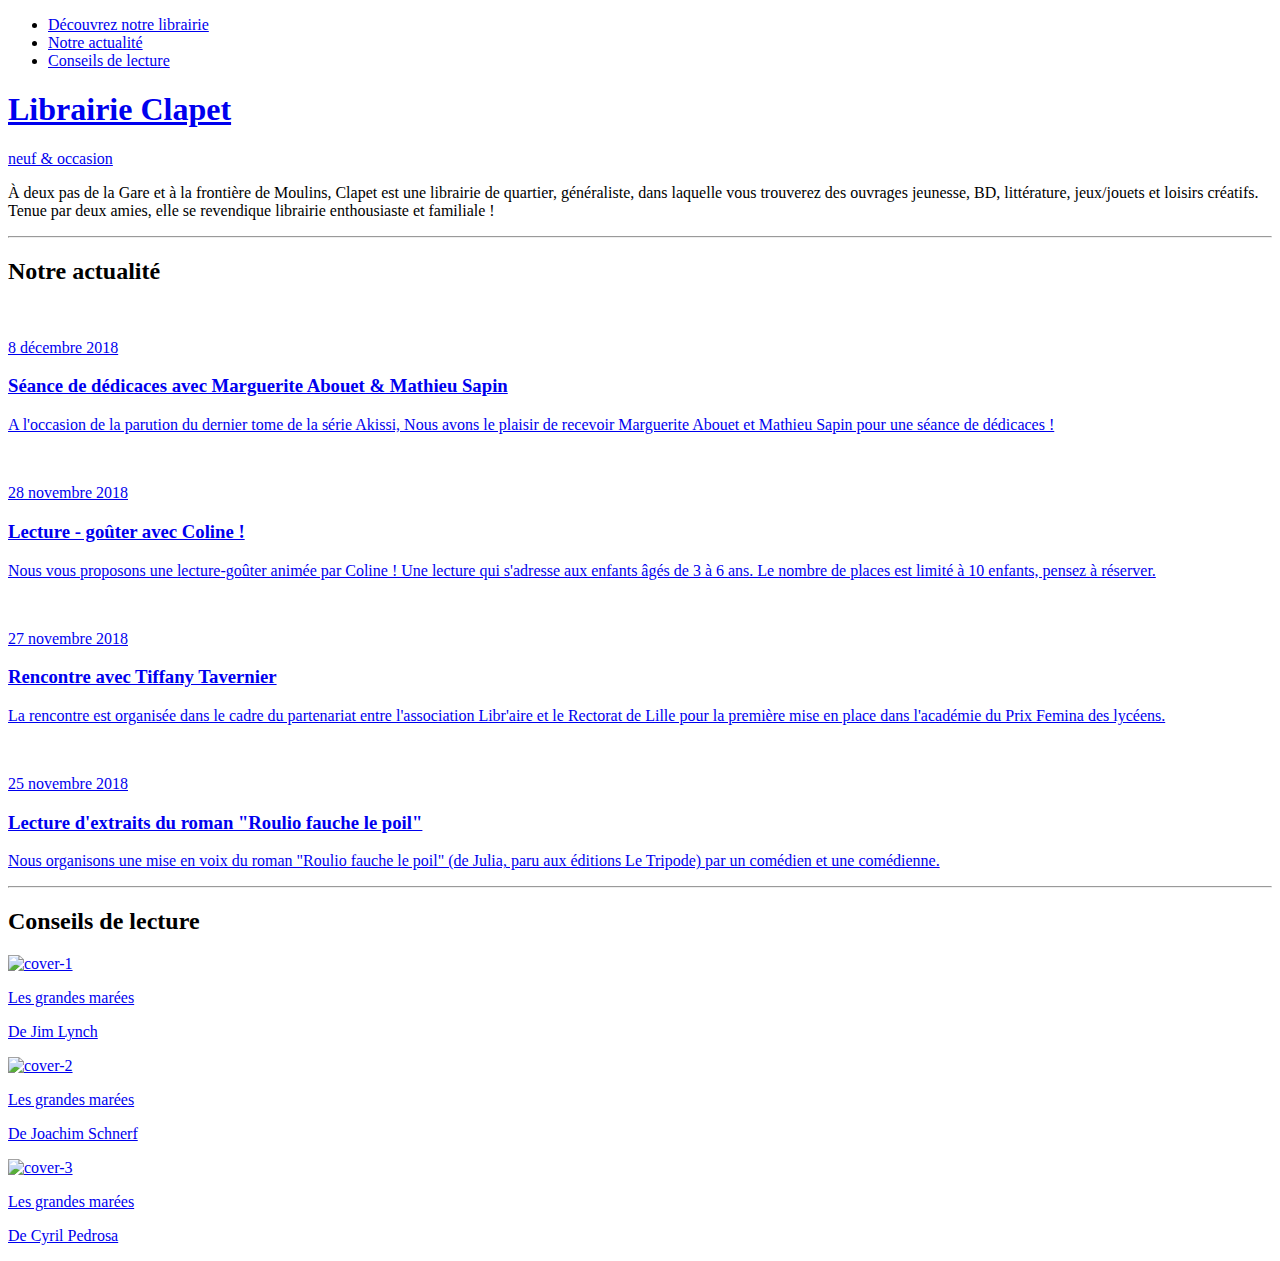
==== index.html @ 95f3b5d7 "Modification du header titre" ====
<!DOCTYPE html>
<html>
<head>
  <title>Librairie </title>
  <meta name="description" content="Librairie généraliste et enthousiaste !">
  <meta charset="utf-8">
  <meta http-equiv="Content-Type" content="text/html; charset=utf-8">
  <meta http-equiv="X-UA-Compatible" content="IE=edge,chrome=1">
  <meta name="viewport" content=", width=device-width, initial-scale=1">
  <link rel="shortcut icon" href="./img/favicon.ico">
  <link rel="apple-touch-icon" href="./img/favicon.ico">
  <link rel="stylesheet" href="./css/reset.css">
  <link rel="stylesheet" href="./css/main.css">
</head>
<body>

  <div class="header page-index" id="header">
    <nav class="header__nav nav-main">
      <ul class="nav-main__list container">
        <li class="nav-main__item"><a class="nav-main__link" href="./decouvrez-notre-librairie.html">Découvrez notre librairie</a></li>
        <li class="nav-main__item"><a class="nav-main__link" href="./notre-actualite.html">Notre actualité</a></li>
        <li class="nav-main__item"><a class="nav-main__link" href="./conseils-de-lecture.html">Conseils de lecture</a></li>
      </ul>
    </nav>

    <a class="header__content container" href="./index.html">
      <h1 class="header__title">Librairie Clapet</h1>
      <p class="header__subtitle">neuf &amp; occasion</p>
    </a>
  </div>

  <div class="container page-index">
    <p class="chapo">À deux pas de la Gare et à la frontière de Moulins, Clapet est une librairie de quartier, généraliste, dans laquelle vous trouverez des ouvrages jeunesse, BD, littérature, jeux/jouets et loisirs créatifs. Tenue par deux amies, elle se revendique librairie enthousiaste et familiale !</p>

    <hr class="separator">

    <h2 class="index-title">Notre actualité</h2>

    <div class="news-list">
      <div class="news news-list__news">
        <a class="news__link link-block" href="./notre-actualite.html">
          <div class="news__thumbnail"><img class="news__image" src="./img/news__thumbnail-0.png" alt=""></div>
          <div class="news__content">
            <p class="news__date">8 décembre 2018</p>
            <h3 class="news__title">Séance de dédicaces avec Marguerite Abouet & Mathieu Sapin</h3>
            <p class="news__text">A l'occasion de la parution du dernier tome de la série Akissi, Nous avons le plaisir de recevoir Marguerite Abouet et Mathieu Sapin pour une séance de dédicaces !</p>
          </div>
        </a>
      </div>
      <div class="news news-list__news">
        <a class="news__link link-block" href="./notre-actualite.html">
          <div class="news__thumbnail"><img class="news__image" src="./img/news__thumbnail-1.png" alt=""></div>
          <div class="news__content">
            <p class="news__date">28 novembre 2018</p>
            <h3 class="news__title">Lecture - goûter avec Coline&nbsp;!</h3>
            <p class="news__text">Nous vous proposons une lecture-goûter animée par Coline ! Une lecture qui s'adresse aux enfants âgés de 3 à 6 ans. Le nombre de places est limité à 10 enfants, pensez à réserver.</p>
          </div>
        </a>
      </div>
      <div class="news news-list__news">
        <a class="news__link link-block" href="./notre-actualite.html">
          <div class="news__thumbnail"><img class="news__image" src="./img/news__thumbnail-2.png" alt=""></div>
          <div class="news__content">
            <p class="news__date">27 novembre 2018</p>
            <h3 class="news__title">Rencontre avec Tiffany Tavernier</h3>
            <p class="news__text">La rencontre est organisée dans le cadre du partenariat entre l'association Libr'aire et le Rectorat de Lille pour la première mise en place dans l'académie du Prix Femina des lycéens.</p>
          </div>
        </a>
      </div>
      <div class="news news-list__news">
        <a class="news__link link-block" href="./notre-actualite.html">
          <div class="news__thumbnail"><img class="news__image" src="./img/news__thumbnail-3.png" alt=""></div>
          <div class="news__content">
            <p class="news__date">25 novembre 2018</p>
            <h3 class="news__title">Lecture d'extraits du roman "Roulio fauche le poil"</h3>
            <p class="news__text">Nous organisons une mise en voix du roman "Roulio fauche le poil" (de Julia, paru aux éditions Le Tripode) par un comédien et une comédienne.</p>
          </div>
        </a>
      </div>
    </div>

    <hr class="separator">

    <h2 class="index-title">Conseils de lecture</h2>
    <div class="honey-pot-list">
      <div class="honey-pot"><a class="honey-pot__link link-block" href="./conseils-de-lecture.html">
        <div class="honey-pot__thumbnail"><img class="honey-pot__image" src="./img/cover-1.png" alt="cover-1"></div>
        <p class="honey-pot__title">Les grandes marées</p>
        <p class="honey-pot__subtitle">De Jim Lynch</p></a></div>
        <div class="honey-pot"><a class="honey-pot__link link-block" href="./conseils-de-lecture.html">
          <div class="honey-pot__thumbnail"><img class="honey-pot__image" src="./img/cover-2.png" alt="cover-2"></div>
          <p class="honey-pot__title">Les grandes marées</p>
          <p class="honey-pot__subtitle">De Joachim Schnerf</p></a></div>
          <div class="honey-pot"><a class="honey-pot__link link-block" href="./conseils-de-lecture.html">
            <div class="honey-pot__thumbnail"><img class="honey-pot__image" src="./img/cover-3.png" alt="cover-3"></div>
            <p class="honey-pot__title">Les grandes marées</p>
            <p class="honey-pot__subtitle">De Cyril Pedrosa</p></a></div>
          </div>

          <script src="./js/main.js"></script>
        </body>
        </html>
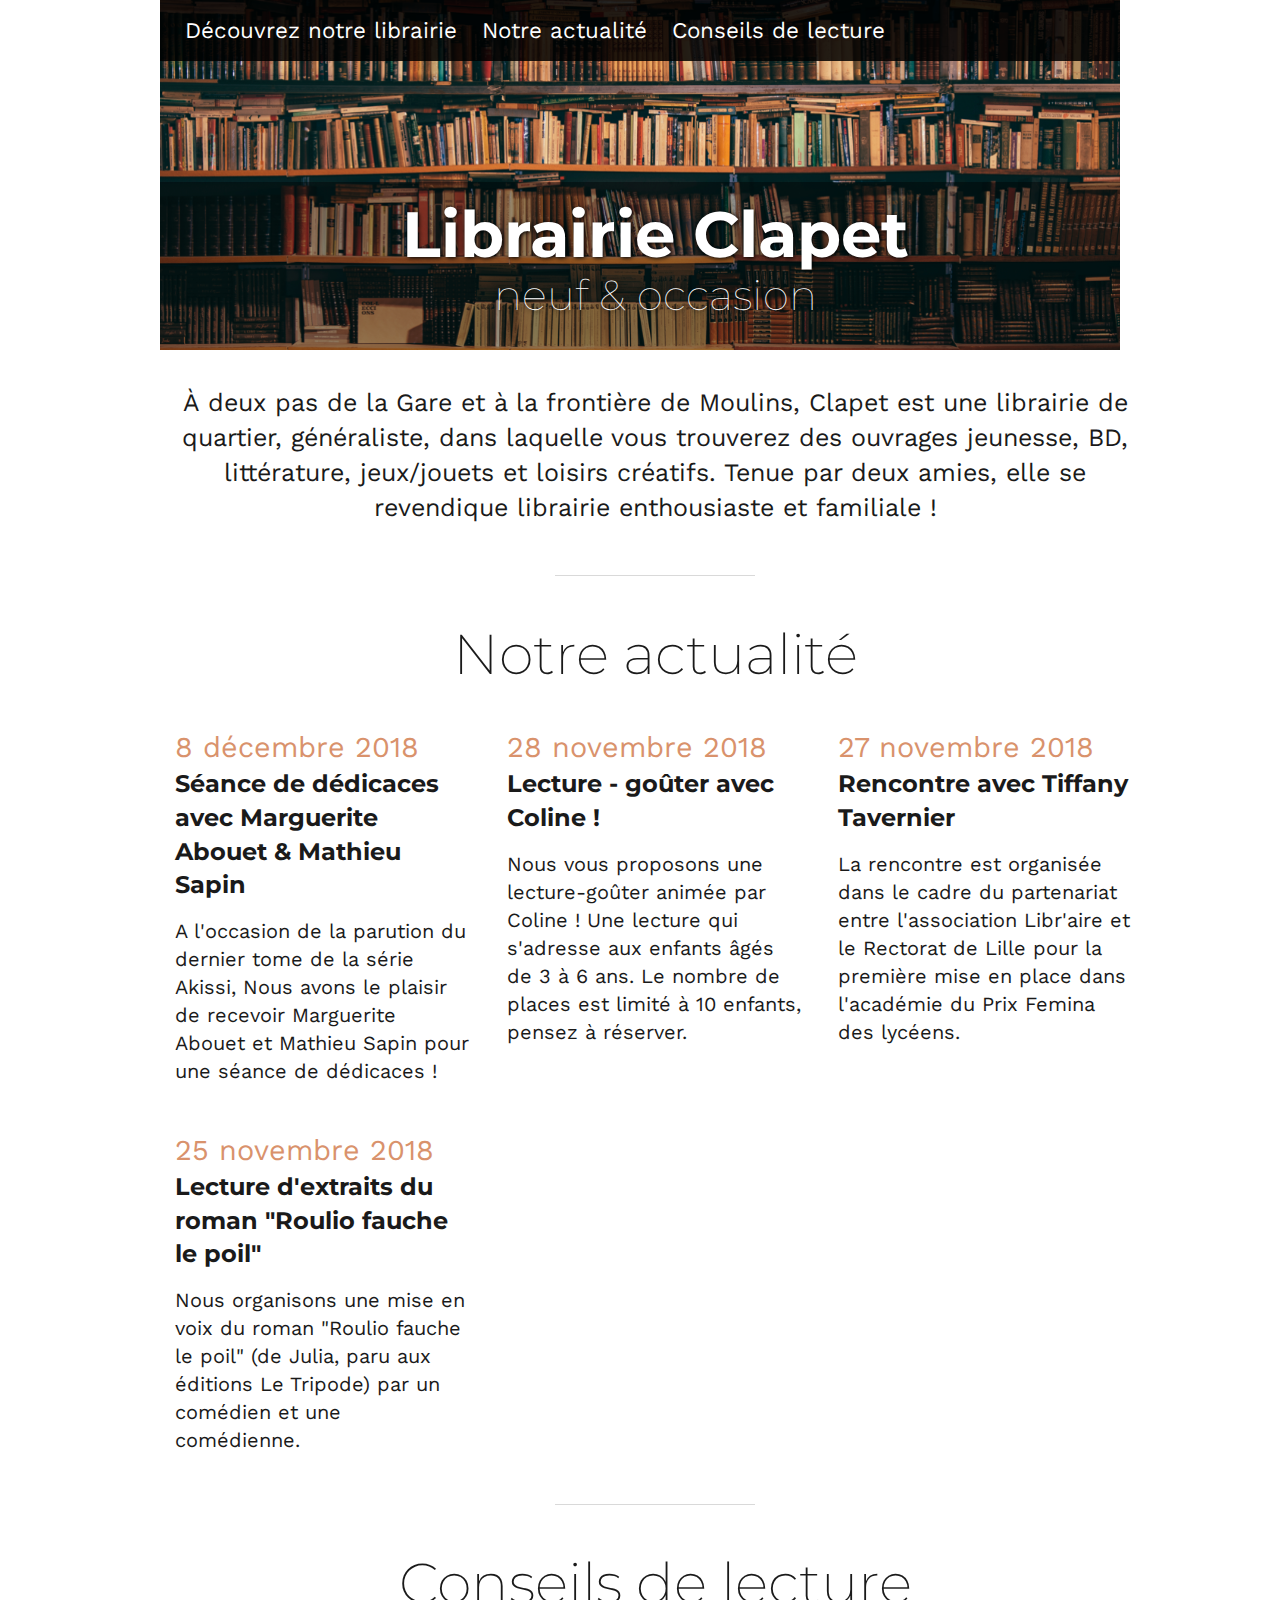
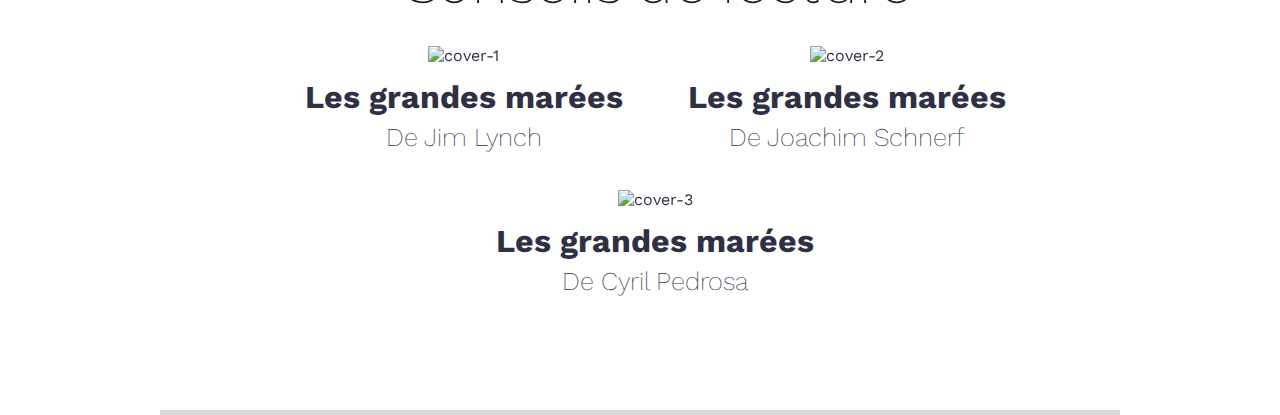
==== commit 6c39d3e7: "Changement styles Globaux" ====
--- a/index.html
+++ b/index.html
@@ -1,6 +1,7 @@
 <!DOCTYPE html>
 <html>
 <head>
+<link href="https://fonts.googleapis.com/css?family=Montserrat:200,300,400,500,600,700|Work+Sans" rel="stylesheet">
   <title>Librairie </title>
   <meta name="description" content="Librairie généraliste et enthousiaste !">
   <meta charset="utf-8">
--- a/css/main.css
+++ b/css/main.css
@@ -0,0 +1,482 @@
+
+/**
+* -----------
+* Global
+* -----------
+*/
+
+body {
+  max-width: 960px;
+  margin: auto;
+  border-bottom: 5px solid #d9d9d9;
+  padding-bottom: 75px;
+  font-family: "Work Sans", sans-serif;
+  font-weight: 400;
+  color: #1a1a1a;
+}
+
+p, li, td, th, textarea, caption, pre, blockquote, label, input, select, textarea {
+  font-size: 1.4em;
+  line-height: 1.4;
+}
+
+li {
+  margin: 5px 0;
+}
+
+p {
+  margin: 15px 0;
+}
+
+b, strong, optgroup {
+  font-weight: 700;
+}
+
+h1 {
+  margin: 25px 0;
+  font-size: 4.64em;
+  font-weight: 700;
+}
+
+h2 {
+  margin: 25px 0;
+  font-size: 3.5em;
+  font-weight: 200;
+}
+
+h3 {
+  margin: 25px 0;
+  font-size: 2.6em;
+  font-weight: 200;
+}
+
+h4 {
+  margin: 20px 0;
+  font-size: 1.6em;
+}
+
+h5 {
+  margin: 20px 0;
+  font-size: 1.6em;
+}
+
+h6 {
+  margin: 15px 0;
+  font-size: 1.4em;
+}
+
+h1, h2, h3, h4, h5, h6 {
+  font-family: Montserrat,sans-serif;
+  line-height: 1;
+}
+
+a, button {
+  color: #d86324;
+  text-decoration: none;
+}
+a:hover, button:hover {
+  text-decoration: underline;
+}
+
+button {
+  background-color: transparent;
+  color: #d86324;
+}
+
+
+/**
+* -----------
+* Layout
+* -----------
+*/
+
+.container {
+  margin: auto;
+  padding: 0 15px;
+  width: 960px;
+  max-width: 100%;
+}
+
+.text-container {
+  margin: auto;
+  max-width: 960px;
+}
+
+.columns {
+  display: flex;
+}
+
+.column {
+  max-width: 100%;
+}
+
+.column + .column {
+  margin-left: 40px;
+}
+
+.column--50 {
+  width: 50%;
+}
+
+.column--grow {
+  flex-grow: 1;
+}
+
+.column--shrink {
+  flex-shrink: 1;
+}
+
+.column--580 {
+  width: 580px;
+}
+
+
+/**
+* -----------
+* Objects
+* -----------
+*/
+
+.list-inline {
+  display: block;
+  margin: 0;
+  padding: 0;
+}
+.list-inline > * {
+  display: inline-block;
+  margin: 5px;
+  padding: 0;
+}
+
+@media screen and (min-width: 780px) {
+  .list-flex {
+    display: flex;
+    justify-content: space-between;
+  }
+}
+
+.link-block {
+  display: block;
+  color: inherit;
+}
+.link-block:hover {
+  text-decoration: none;
+}
+
+.align-left {
+  text-align: left;
+}
+
+.align-center {
+  text-align: center;
+}
+
+.align-right {
+  text-align: right;
+}
+
+.align-justify {
+  text-align: justify;
+}
+
+.align-justify.align-center {
+  text-align-last: center;
+}
+
+/**
+* texts & images
+*/
+
+.important {
+  font-size: 2.5em;
+}
+
+.introduction {
+  font-size: 1.7em;
+}
+
+.chapo {
+  font-size: 25px;
+  text-align: center;
+
+}
+
+.full-width {
+  display: block;
+  width: 100%;
+  margin: 50px auto;
+}
+
+
+/**
+* -----------
+* Components
+* -----------
+*/
+
+
+/**
+* header
+*/
+.header {
+  position: relative;
+  margin-right: auto;
+  margin-left: auto;
+  margin-bottom: 35px;
+  width: 960px;
+  height: 350px;
+  background: url("../img/background.png");
+  background-size: cover;
+  background-position: center bottom;
+  overflow: hidden;
+}
+
+
+.header__content {
+  display: block;
+  margin: 0;
+  position: absolute;
+  padding-top: 20px;
+  padding-bottom: 25px;
+  bottom: 0;
+  width: 100%;
+  text-align: center;
+  color: white;
+  font-family: "Montserrat", "Avenir Next", Helvetica, Arial, sans-serif;
+  text-shadow: 1px 1px 4px #000;
+  background: rgba(0, 0, 0, 0.4);
+}
+.header__content:hover {
+  text-decoration: none;
+}
+
+.header__title {
+  font-size: 64px;
+  margin: 0;
+
+}
+
+.header__subtitle {
+  margin: 0;
+  font-size: 42px;
+  font-weight: 100;
+  text-shadow: 1px 1px 5px #000;
+
+}
+
+
+.header__nav {
+  background-color: rgba(0, 0, 0, 0.85);
+}
+
+.nav-main__item {
+  display: inline-block;
+}
+
+.nav-main__link {
+  display: block;
+  padding: 10px;
+  color: #fff;
+}
+.nav-main__link:hover {
+  text-decoration: none;
+  color: #d86324;
+}
+
+
+/**
+* separator
+*/
+.separator {
+  display: block;
+  margin: 50px auto;
+  width: 200px;
+  height: 1px;
+  border: none;
+  background-color: #d9d9d9;
+}
+
+
+/**
+* honey-pot
+*/
+
+.honey-pot-list {
+  text-align: center;
+}
+
+.honey-pot {
+  display: inline-block;
+  margin: 0 30px 35px 30px;
+  text-align: center;
+}
+
+.honey-pot__link {
+  color: #303044;
+}
+.honey-pot__link:hover {
+  color: #d86324;
+}
+
+.honey-pot__thumbnail {
+  position: relative;
+  display: inline-block;
+  margin-bottom: 10px;
+  filter: grayscale(0);
+}
+
+.honey-pot__thumbnail:hover {
+  filter: grayscale(60%);
+}
+
+.honey-pot__thumbnail img {
+  display: block;
+}
+
+.honey-pot__title {
+  margin: 0;
+  font-size: 2em;
+  font-weight: bold;
+}
+
+.honey-pot__subtitle {
+  margin: 0;
+  font-size: 1.6em;
+  font-weight: 200;
+}
+
+
+
+/**
+* news
+*/
+
+.news__link:hover {
+  color: #d86324;
+}
+
+.news__link:hover .news__thumbnail {
+  -webkit-filter: grayscale(60%);
+  filter: grayscale(60%);
+  -webkit-transition-delay: 0ms;
+  -o-transition-delay: 0ms;
+  transition-delay: 0ms;
+}
+
+
+.news__thumbnail {
+  margin-bottom: 10px;
+  filter: grayscale(0);
+}
+
+.news__image {
+  display: block;
+  width: 100%;
+}
+
+.news__date {
+  margin: 0;
+  font-size: 1.8em;
+  color: #d9926c;
+}
+
+.news__title {
+  margin: 0 0 15px;
+  font-family: Montserrat;
+  font-weight: bold;
+  font-size: 24px;
+  line-height: 1.4;
+}
+
+.news__text {
+  margin: 0;
+  font-size: 20px;
+  line-height: 1.4;
+}
+
+.page-list .news {
+  margin: 0 auto 20px auto;
+  border-bottom: 1px solid #b0b0c5;
+  padding-bottom: 20px;
+  max-width: 320px;
+}
+
+.news--main {
+  padding-bottom: 35px;
+  border-bottom: 1px solid #b0b0c5;
+}
+.news--main .news__link {
+  display: flex;
+  align-items: flex-start;
+}
+.news--main .news__thumbnail {
+  margin-bottom: 0;
+  margin-right: 40px;
+  min-width: 360px;
+}
+
+/**
+* news-list
+*/
+.news-list {
+  display: grid;
+  grid-gap: 35px;
+  grid-template-columns: repeat(3, 1fr);
+  grid-template-rows: auto;
+  margin-bottom: 35px;
+}
+
+.news-list .news-list__news--main {
+  grid-column: span 3;
+}
+
+.news-list__news {
+  grid-column: span 1;
+}
+
+/**
+* -----------
+* Trumps
+* -----------
+*/
+
+
+/**
+* single
+*/
+.page-single {
+  text-align: justify;
+}
+
+.page-single__header {
+  margin-bottom: 75px;
+}
+
+.page-single__title {
+  margin: 0;
+  font-size: 5.6em;
+  line-height: 1.4;
+  font-weight: 500;
+}
+
+.page-single__subtitle {
+  margin: 0;
+  font-size: 3.2em;
+  font-weight: 200;
+}
+
+
+/**
+* decouvrez-notre-librairie
+*/
+.container.decouvrez-notre-librairie {
+  text-align: center;
+}
+
+/**
+* index
+*/
+.index-title {
+  text-align: center;
+  margin-bottom: 35px;
+}
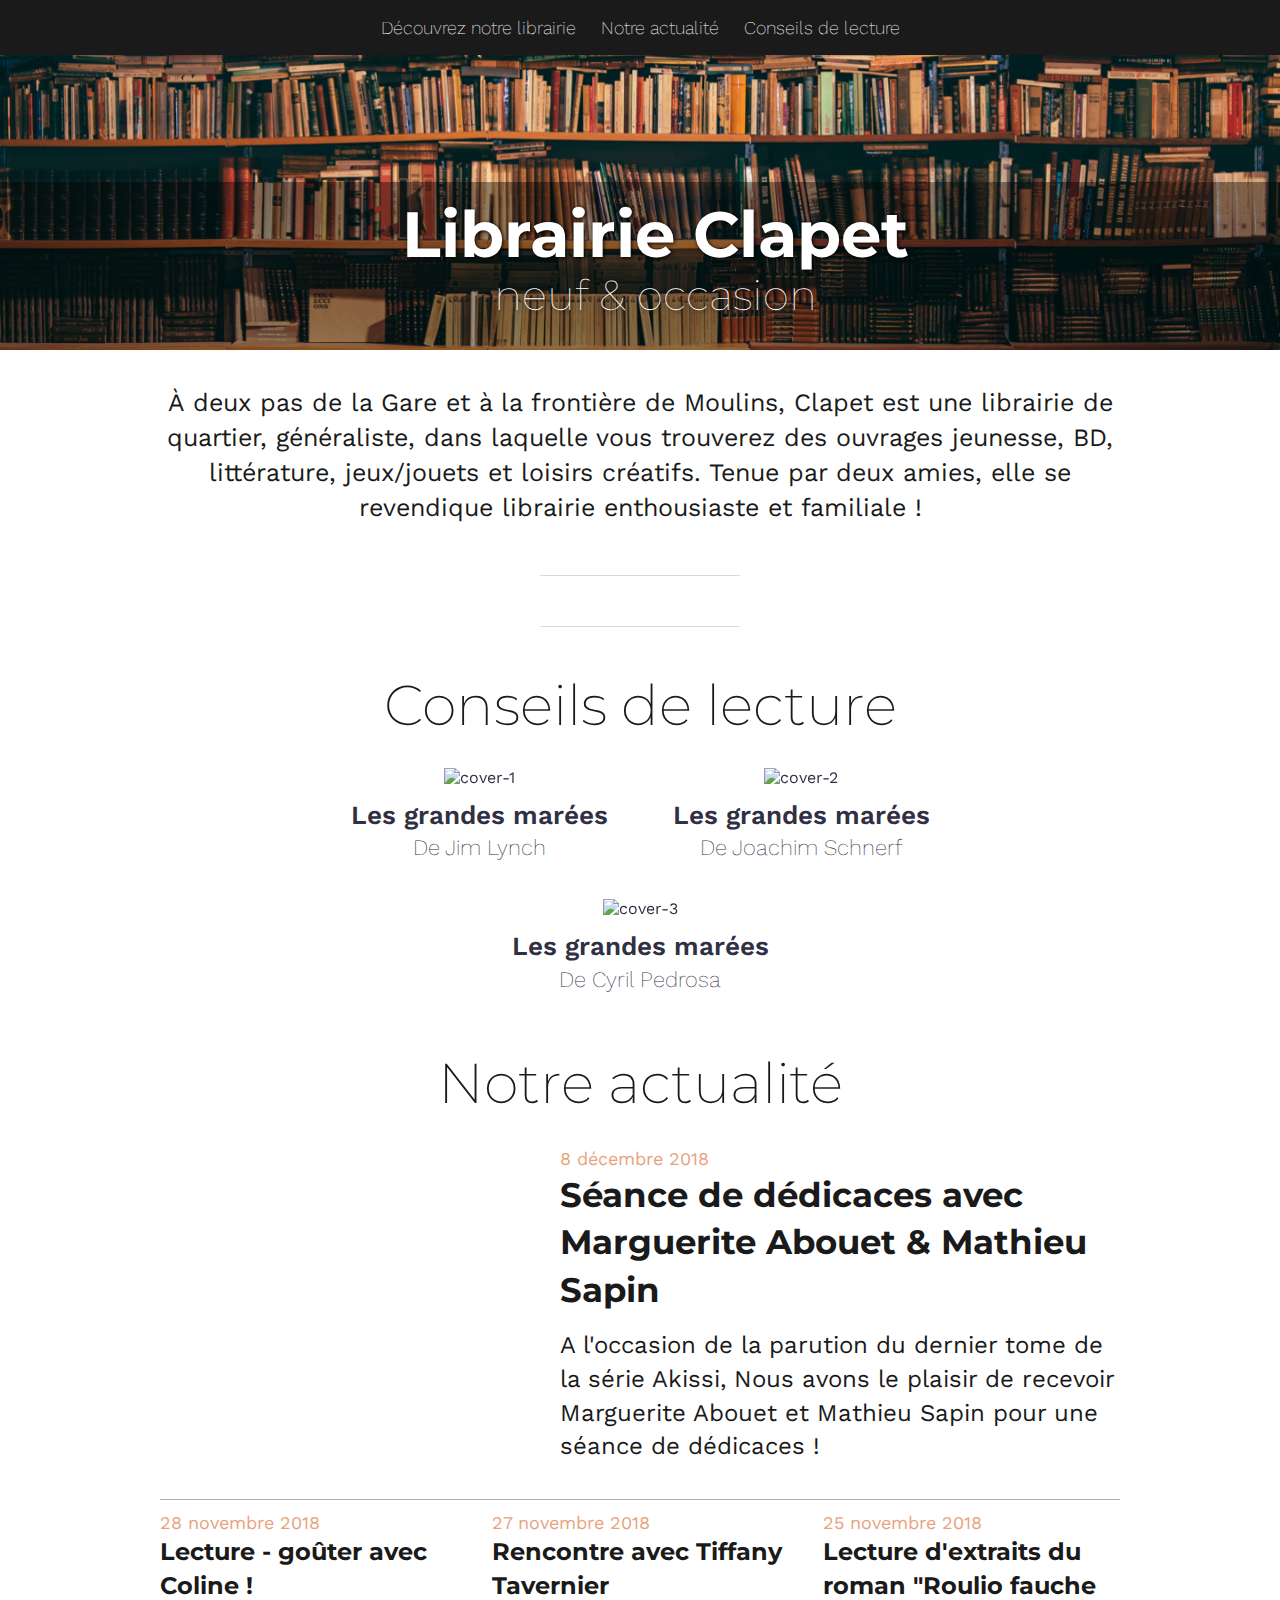
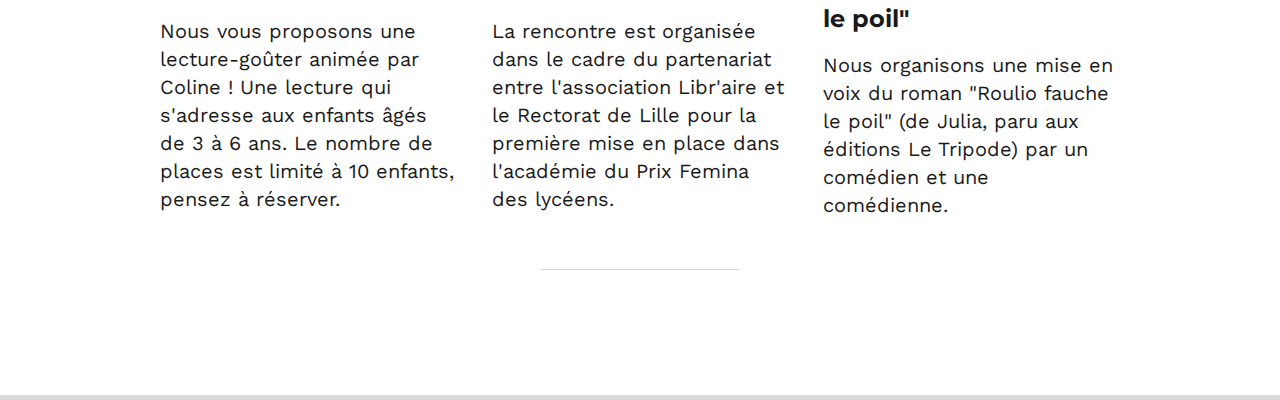
==== commit d9336a26: "COMMIT 2" ====
--- a/index.html
+++ b/index.html
@@ -1,7 +1,7 @@
 <!DOCTYPE html>
 <html>
 <head>
-<link href="https://fonts.googleapis.com/css?family=Montserrat:200,300,400,500,600,700|Work+Sans" rel="stylesheet">
+  <link href="https://fonts.googleapis.com/css?family=Montserrat:200,300,400,500,600,700|Work+Sans:200,400" rel="stylesheet">
   <title>Librairie </title>
   <meta name="description" content="Librairie généraliste et enthousiaste !">
   <meta charset="utf-8">
@@ -35,19 +35,37 @@
 
     <hr class="separator">
 
+    <hr class="separator">
+
+    <h2 class="index-title">Conseils de lecture</h2>
+    <div class="honey-pot-list">
+      <div class="honey-pot"><a class="honey-pot__link link-block" href="./conseils-de-lecture.html">
+        <div class="honey-pot__thumbnail"><img class="honey-pot__image" src="./img/cover-1.png" alt="cover-1"></div>
+        <p class="honey-pot__title">Les grandes marées</p>
+        <p class="honey-pot__subtitle">De Jim Lynch</p></a></div>
+        <div class="honey-pot"><a class="honey-pot__link link-block" href="./conseils-de-lecture.html">
+          <div class="honey-pot__thumbnail"><img class="honey-pot__image" src="./img/cover-2.png" alt="cover-2"></div>
+          <p class="honey-pot__title">Les grandes marées</p>
+          <p class="honey-pot__subtitle">De Joachim Schnerf</p></a></div>
+          <div class="honey-pot"><a class="honey-pot__link link-block" href="./conseils-de-lecture.html">
+            <div class="honey-pot__thumbnail"><img class="honey-pot__image" src="./img/cover-3.png" alt="cover-3"></div>
+            <p class="honey-pot__title">Les grandes marées</p>
+            <p class="honey-pot__subtitle">De Cyril Pedrosa</p></a></div>
+          </div>
+
     <h2 class="index-title">Notre actualité</h2>
 
-    <div class="news-list">
-      <div class="news news-list__news">
+      <div class="news--main">
         <a class="news__link link-block" href="./notre-actualite.html">
           <div class="news__thumbnail"><img class="news__image" src="./img/news__thumbnail-0.png" alt=""></div>
           <div class="news__content">
             <p class="news__date">8 décembre 2018</p>
-            <h3 class="news__title">Séance de dédicaces avec Marguerite Abouet & Mathieu Sapin</h3>
-            <p class="news__text">A l'occasion de la parution du dernier tome de la série Akissi, Nous avons le plaisir de recevoir Marguerite Abouet et Mathieu Sapin pour une séance de dédicaces !</p>
+            <p class="news__main__title">Séance de dédicaces avec Marguerite Abouet & Mathieu Sapin</p>
+            <p class="news__main__text">A l'occasion de la parution du dernier tome de la série Akissi, Nous avons le plaisir de recevoir Marguerite Abouet et Mathieu Sapin pour une séance de dédicaces !</p>
           </div>
         </a>
       </div>
+      <div class="news-list">
       <div class="news news-list__news">
         <a class="news__link link-block" href="./notre-actualite.html">
           <div class="news__thumbnail"><img class="news__image" src="./img/news__thumbnail-1.png" alt=""></div>
@@ -82,21 +100,6 @@
 
     <hr class="separator">
 
-    <h2 class="index-title">Conseils de lecture</h2>
-    <div class="honey-pot-list">
-      <div class="honey-pot"><a class="honey-pot__link link-block" href="./conseils-de-lecture.html">
-        <div class="honey-pot__thumbnail"><img class="honey-pot__image" src="./img/cover-1.png" alt="cover-1"></div>
-        <p class="honey-pot__title">Les grandes marées</p>
-        <p class="honey-pot__subtitle">De Jim Lynch</p></a></div>
-        <div class="honey-pot"><a class="honey-pot__link link-block" href="./conseils-de-lecture.html">
-          <div class="honey-pot__thumbnail"><img class="honey-pot__image" src="./img/cover-2.png" alt="cover-2"></div>
-          <p class="honey-pot__title">Les grandes marées</p>
-          <p class="honey-pot__subtitle">De Joachim Schnerf</p></a></div>
-          <div class="honey-pot"><a class="honey-pot__link link-block" href="./conseils-de-lecture.html">
-            <div class="honey-pot__thumbnail"><img class="honey-pot__image" src="./img/cover-3.png" alt="cover-3"></div>
-            <p class="honey-pot__title">Les grandes marées</p>
-            <p class="honey-pot__subtitle">De Cyril Pedrosa</p></a></div>
-          </div>
 
           <script src="./js/main.js"></script>
         </body>
--- a/css/main.css
+++ b/css/main.css
@@ -6,7 +6,6 @@
 */
 
 body {
-  max-width: 960px;
   margin: auto;
   border-bottom: 5px solid #d9d9d9;
   padding-bottom: 75px;
@@ -223,7 +222,6 @@
   margin-right: auto;
   margin-left: auto;
   margin-bottom: 35px;
-  width: 960px;
   height: 350px;
   background: url("../img/background.png");
   background-size: cover;
@@ -266,11 +264,15 @@
 
 
 .header__nav {
-  background-color: rgba(0, 0, 0, 0.85);
+  background-color: #1a1a1a;
+  text-align: center;
 }
 
 .nav-main__item {
   display: inline-block;
+  font-size: 18px;
+  font-weight: 200; 
+
 }
 
 .nav-main__link {
@@ -335,13 +337,13 @@
 
 .honey-pot__title {
   margin: 0;
-  font-size: 2em;
-  font-weight: bold;
+  font-size: 26px;
+  font-weight: 600;
 }
 
 .honey-pot__subtitle {
   margin: 0;
-  font-size: 1.6em;
+  font-size: 22px;
   font-weight: 200;
 }
 
@@ -376,8 +378,8 @@
 
 .news__date {
   margin: 0;
-  font-size: 1.8em;
-  color: #d9926c;
+  font-size: 18px;
+  color: #e8a27d;
 }
 
 .news__title {
@@ -405,6 +407,18 @@
   padding-bottom: 35px;
   border-bottom: 1px solid #b0b0c5;
 }
+.news__main__title {
+  margin: 0 0 15px;
+  font-family: Montserrat;
+  font-weight: bold;
+  font-size: 34px;
+  line-height: 1,4;
+}
+.news__main__text {
+  margin: 0;
+  font-size: 24px;
+  line-height: 1,4;
+}
 .news--main .news__link {
   display: flex;
   align-items: flex-start;
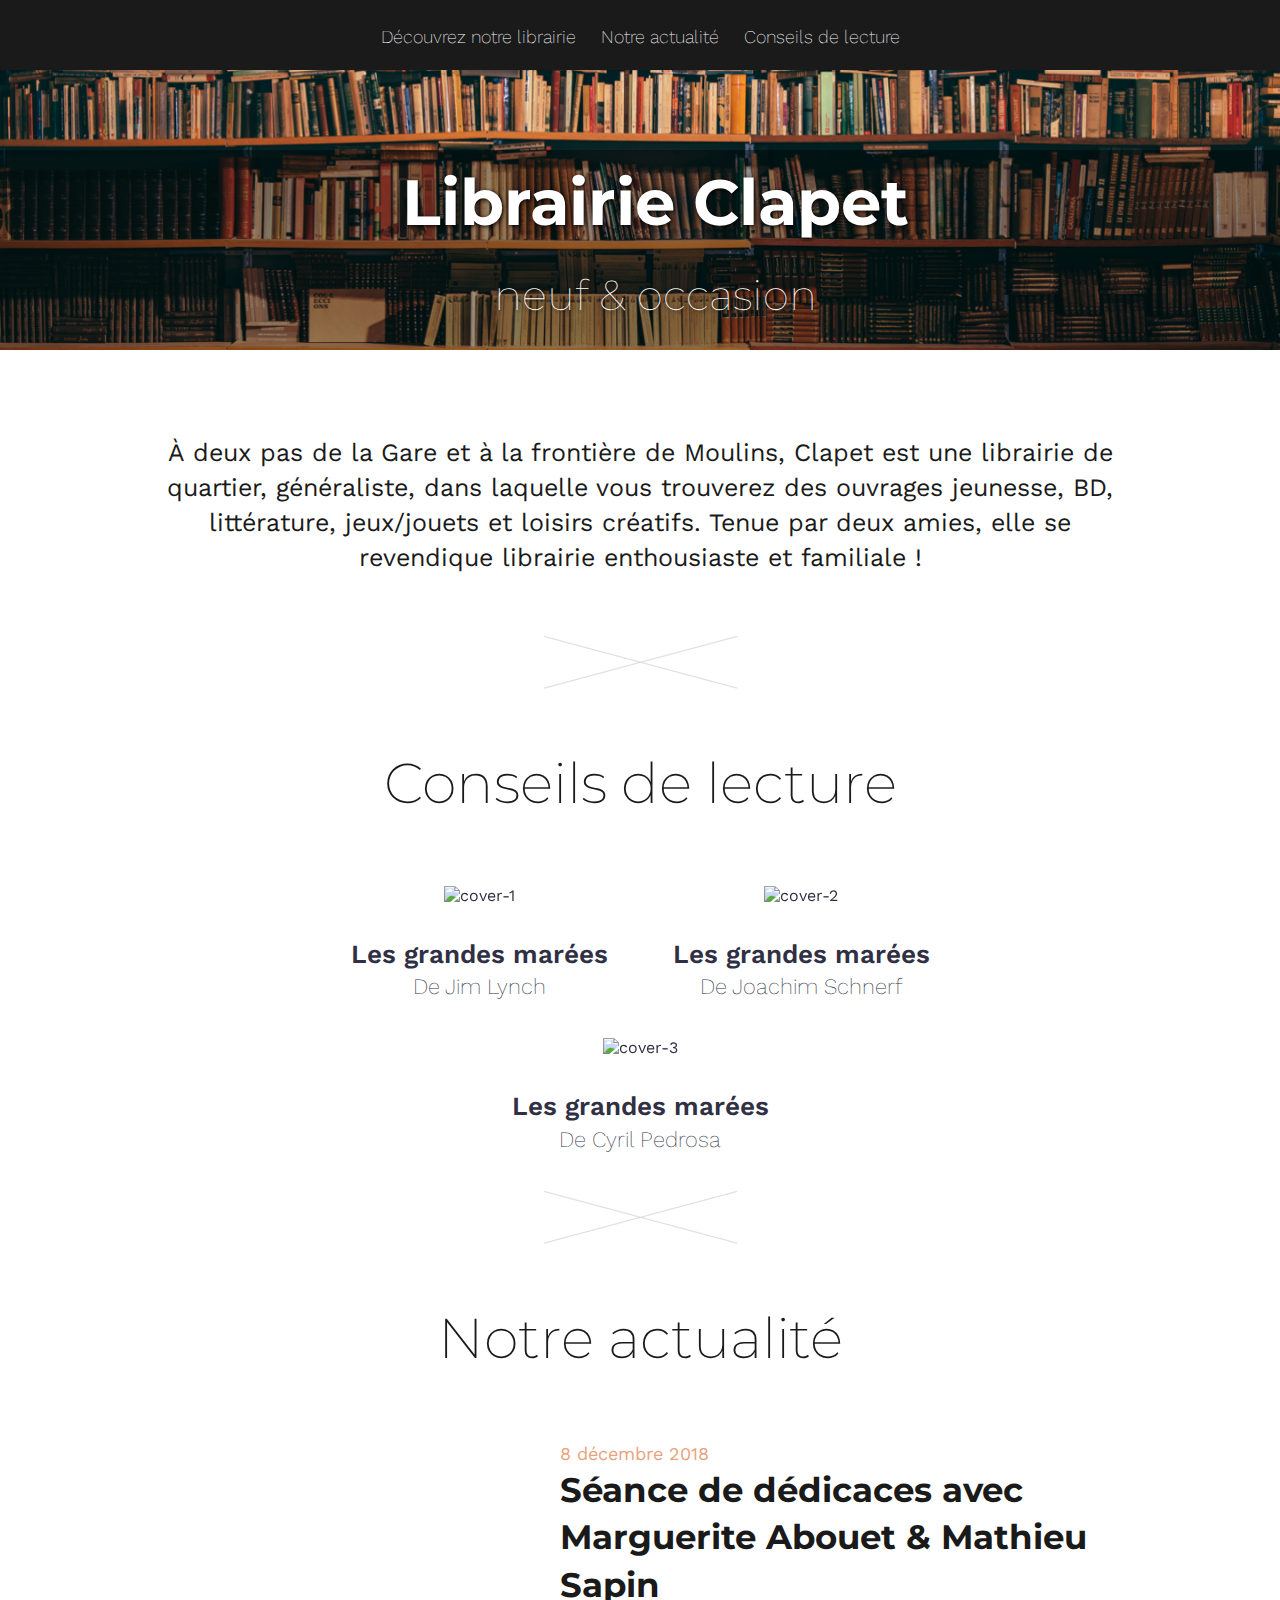
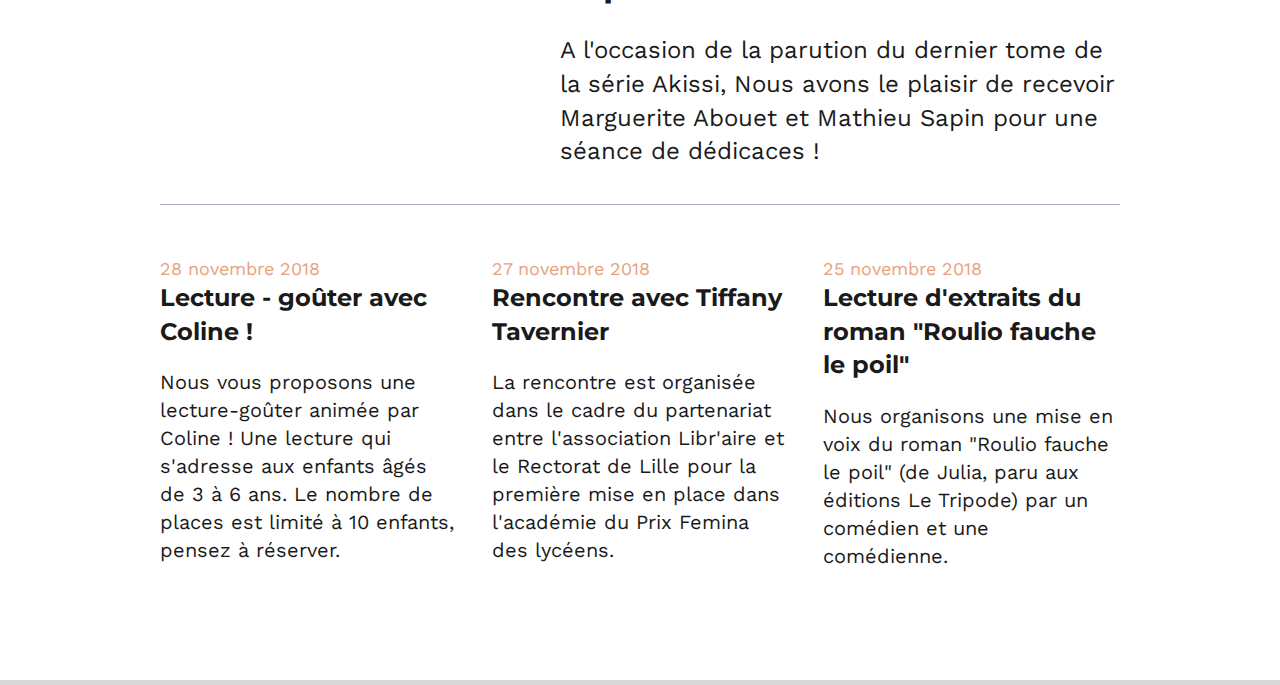
==== commit 9ac759e5: "COMMIT 3" ====
--- a/index.html
+++ b/index.html
@@ -33,9 +33,9 @@
   <div class="container page-index">
     <p class="chapo">À deux pas de la Gare et à la frontière de Moulins, Clapet est une librairie de quartier, généraliste, dans laquelle vous trouverez des ouvrages jeunesse, BD, littérature, jeux/jouets et loisirs créatifs. Tenue par deux amies, elle se revendique librairie enthousiaste et familiale !</p>
 
-    <hr class="separator">
-
-    <hr class="separator">
+    <div style="text-align: center">
+    <img src="img/separator.png" class="separator">
+    </div>
 
     <h2 class="index-title">Conseils de lecture</h2>
     <div class="honey-pot-list">
@@ -52,6 +52,10 @@
             <p class="honey-pot__title">Les grandes marées</p>
             <p class="honey-pot__subtitle">De Cyril Pedrosa</p></a></div>
           </div>
+
+          <div style="text-align: center">
+              <img src="img/separator.png" class="separator">
+              </div>
 
     <h2 class="index-title">Notre actualité</h2>
 
@@ -98,8 +102,6 @@
       </div>
     </div>
 
-    <hr class="separator">
-
 
           <script src="./js/main.js"></script>
         </body>
--- a/css/main.css
+++ b/css/main.css
@@ -197,6 +197,8 @@
 .chapo {
   font-size: 25px;
   text-align: center;
+  margin-top: 85px;
+  margin-bottom: 60px;
 
 }
 
@@ -250,7 +252,8 @@
 
 .header__title {
   font-size: 64px;
-  margin: 0;
+  margin : 0;
+  margin-bottom: 32px;
 
 }
 
@@ -277,7 +280,10 @@
 
 .nav-main__link {
   display: block;
-  padding: 10px;
+  padding-top: 19px;
+  padding-bottom: 16px;
+  padding-left: 10px;
+  padding-right: 10px;
   color: #fff;
 }
 .nav-main__link:hover {
@@ -290,12 +296,8 @@
 * separator
 */
 .separator {
-  display: block;
-  margin: 50px auto;
-  width: 200px;
-  height: 1px;
-  border: none;
-  background-color: #d9d9d9;
+  margin-left: auto;
+  margin-right: auto;
 }
 
 
@@ -323,7 +325,7 @@
 .honey-pot__thumbnail {
   position: relative;
   display: inline-block;
-  margin-bottom: 10px;
+  margin-bottom: 31px;
   filter: grayscale(0);
 }
 
@@ -367,7 +369,7 @@
 
 
 .news__thumbnail {
-  margin-bottom: 10px;
+  margin-bottom: 13px;
   filter: grayscale(0);
 }
 
@@ -383,7 +385,7 @@
 }
 
 .news__title {
-  margin: 0 0 15px;
+  margin: 0 0 20px;
   font-family: Montserrat;
   font-weight: bold;
   font-size: 24px;
@@ -406,9 +408,11 @@
 .news--main {
   padding-bottom: 35px;
   border-bottom: 1px solid #b0b0c5;
+  margin-bottom: 38px;
+
 }
 .news__main__title {
-  margin: 0 0 15px;
+  margin: 0 0 25px;
   font-family: Montserrat;
   font-weight: bold;
   font-size: 34px;
@@ -492,5 +496,7 @@
 */
 .index-title {
   text-align: center;
-  margin-bottom: 35px;
-}
+  margin-top: 60px;
+  margin-bottom: 75px;
+
+}
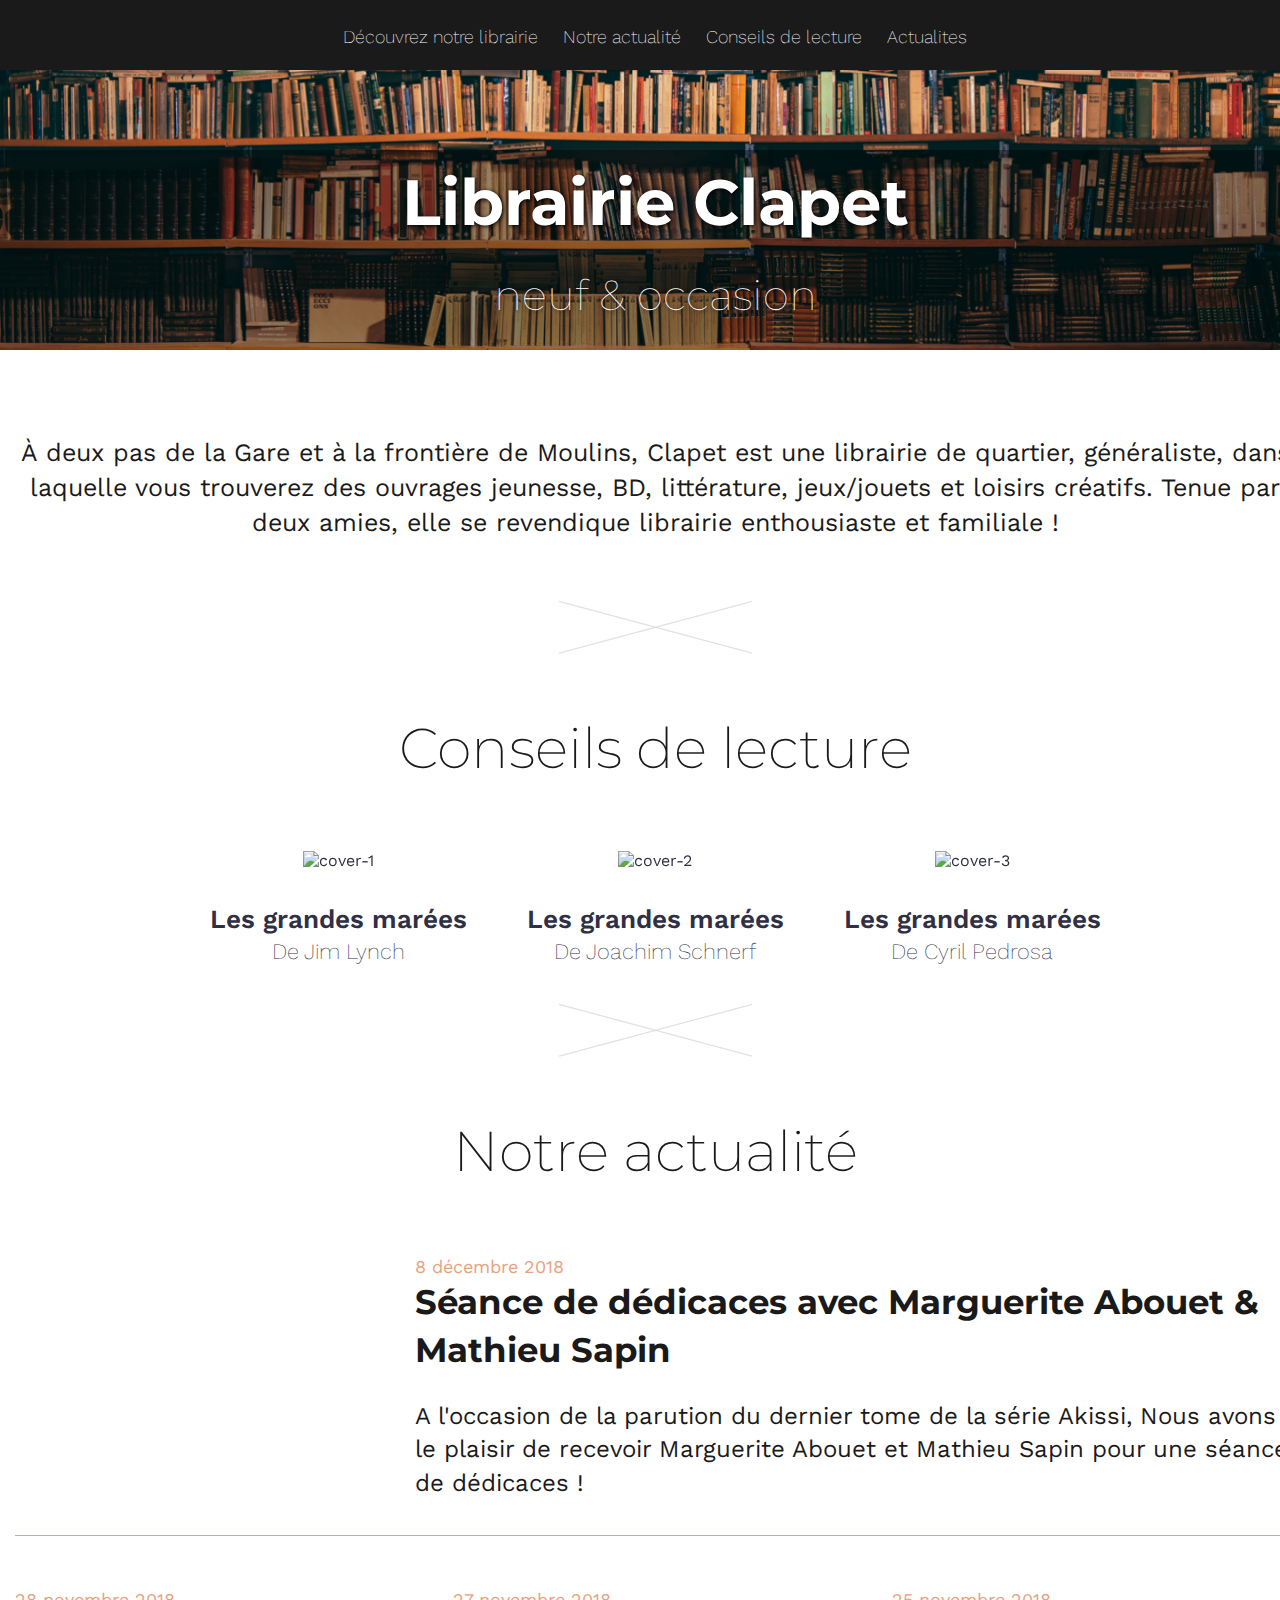
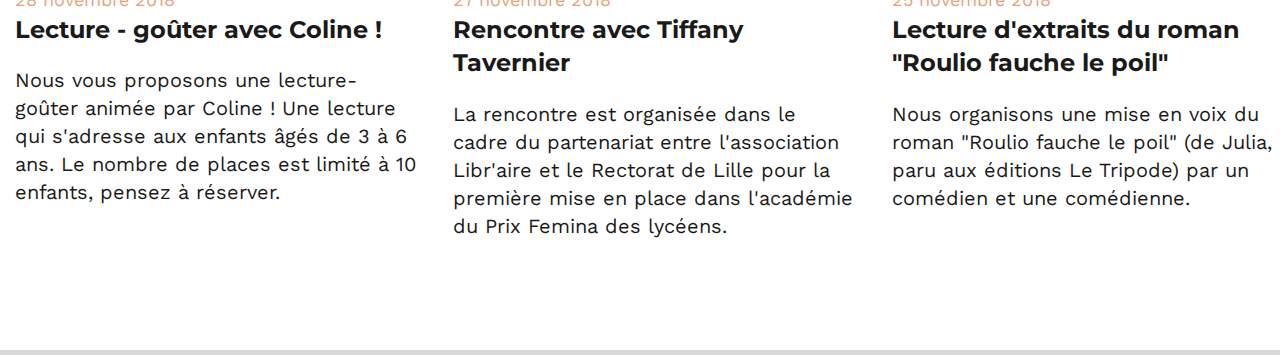
==== commit c6d30867: "COMMIT 11 - Fin de création de page" ====
--- a/index.html
+++ b/index.html
@@ -21,6 +21,7 @@
         <li class="nav-main__item"><a class="nav-main__link" href="./decouvrez-notre-librairie.html">Découvrez notre librairie</a></li>
         <li class="nav-main__item"><a class="nav-main__link" href="./notre-actualite.html">Notre actualité</a></li>
         <li class="nav-main__item"><a class="nav-main__link" href="./conseils-de-lecture.html">Conseils de lecture</a></li>
+        <li class="nav-main__item"><a class="nav-main__link" href="./Actualites.html">Actualites</a></li>
       </ul>
     </nav>
 
--- a/css/main.css
+++ b/css/main.css
@@ -92,7 +92,7 @@
 .container {
   margin: auto;
   padding: 0 15px;
-  width: 960px;
+  width: 1500px;
   max-width: 100%;
 }
 
@@ -207,7 +207,6 @@
   width: 100%;
   margin: 50px auto;
 }
-
 
 /**
 * -----------
@@ -307,10 +306,11 @@
 
 .honey-pot-list {
   text-align: center;
+  display: flex;
+  justify-content: center;
 }
 
 .honey-pot {
-  display: inline-block;
   margin: 0 30px 35px 30px;
   text-align: center;
 }
@@ -500,3 +500,335 @@
   margin-bottom: 75px;
 
 }
+
+
+/**
+
+* conseils-de-lecture
+
+*/
+
+.colonnes {
+  display:flex;
+  
+
+}
+
+
+
+.quote {
+
+font-family: Montserrat;
+
+font-weight: 200;
+
+color: #e8a27d;
+
+font-size: 24px;
+
+margin-left: 32px;
+
+
+border-left: 4px solid #d9d9d9;
+
+padding-left: 8px;
+
+}
+
+
+
+.author {
+
+font-size: 16px;
+
+color: #1a1a1a;
+
+text-align: right;
+
+margin-top: 60px;
+
+margin-bottom: 75px;
+
+}
+.description {
+  font-family: Work Sans;
+  font-size: 20px;
+  color: #1a1a1a;
+  text-align: justify;
+}
+.separator_conseils { 
+margin-top: 99px;
+
+}
+
+
+.img-cover {
+  min-width: 50%;
+  margin-right: 40px;
+}
+
+.img-cover img {
+  width: 100%;
+}
+.chapo-découverte {
+  width:960px;
+  height: 116px;
+  font-size:25px;
+  margin-top: 95px;
+  margin-bottom: 50px;
+
+}
+.separator_découverte {
+  margin-top: 75px; 
+  margin-bottom:52px;
+
+}
+/**
+* page actu
+*/
+
+.container-actu {
+  margin: 
+  auto;
+  padding: 
+  0 15px;
+  width: 
+  1300px;
+  max-width: 
+  100%;
+  height: 
+  100%;
+  }
+  
+  .news--main--actu{
+  padding-bottom: 
+  35px;
+  margin-bottom: 
+  38px;
+  width: 
+  1300px;
+  height: 
+  1000px;
+  }
+  .news__image__actu{
+  width: 
+  588px;
+  height: 
+  365px;
+  margin-right: 
+  26px;
+  float: 
+  left;
+  }
+  
+  .news__content__actu{
+  width: 
+  660px;
+  height: 
+  365px;
+  float: 
+  right;
+  }
+  /**
+  * page actu
+  */
+  
+
+/**
+
+* page actu
+
+*/
+
+.news-list-actu{
+  display: grid;
+  justify-content: center;
+  grid-gap: 35px;
+  grid-template-columns: repeat(4, 1fr);
+  grid-template-rows: auto;
+  margin-bottom: 35px;
+  grid-column: span 4;
+  }
+  
+  /**
+  *grille 4 place
+  */
+  
+  .news-big {
+  grid-column: span 4;
+  }
+  
+  .news-big .news__link{
+    grid-template-columns: repeat(2, 1fr);
+    display: grid;
+  }
+  .news-big3G {
+    grid-column: span 2;
+    }
+    
+    
+    .news-big3D {
+      grid-column: span 2;
+      }
+      
+.news__thumbnail__big {
+margin-right: 
+26px;
+width: 
+97%;
+}
+
+.news__text__big {
+  font-family: montserrat;
+  font-size: 
+  24px;
+  margin-top: 
+  0px;
+  }
+  .news__title__big {
+    font-family: Montserrat;
+    font-size: 
+    34px;
+    font-weight: 
+    bold;
+    margin-top: 
+    0px;
+    margin-bottom: 
+    25px;
+    }
+    
+.news__date__big {
+  font-family: Montserrat;
+  font-size: 
+  18px;
+  color: 
+  #e8a27d;
+  margin-top: 
+  0px;
+  margin-bottom: 
+  0px;
+  }
+  /**
+  *page dedicaces
+  */
+  .page-single__title {
+  width : 1201px;
+  height: 136px;
+  margin-bottom: 12px;
+  font-weight: bold;
+  line-height: 1;
+  }
+
+.img-cover-dedicaces{
+width: 100%;
+height: 100%;
+margin-right: 40px;
+
+}
+
+.news-list-dedicace {
+  display: grid;
+  justify-content: center;
+  grid-gap: 107px;
+  grid-template-columns: repeat(4, 1fr);
+  grid-template-rows: auto;
+  margin-bottom: 35px;
+  grid-column: span 2;
+  }
+  .news-big-actu {
+    grid-column: span 
+    4;
+    display: 
+    flex;
+    }
+    
+    .box-actu {
+    display: 
+    flex;
+    margin-bottom: 
+    107px;
+    }
+    
+    .news__title__actu {
+    font-family: Montserrat;
+    font-size: 
+    42px;
+    }
+    
+    .news__text__actu {
+    font-size: 
+    20px;
+    }
+    
+    
+
+.img-cover-actu1 {
+
+  margin-left: 
+  40px;
+  
+  min-width: 
+  25%;
+  
+  }
+  
+  
+  .img-cover-actu1-image {
+  
+  width: 
+  100%;
+  
+  }
+  
+  
+  
+  .img-cover-actu2 {
+  
+  margin-right: 
+  40px;
+  
+  min-width: 
+  25%;
+  
+  }
+  
+  
+  
+  .img-cover-actu2-image {
+  
+  width: 
+  100%;
+  
+  }
+  
+  
+  
+  .separator__actu {
+  
+  margin-top: 
+  75px;
+  
+  margin-bottom: 
+  75px;
+  
+  }
+  
+  
+  
+  .chapo_actu {
+  
+  font-size: 
+  25px;
+  
+  text-align: 
+  left;
+  
+  margin-bottom: 
+  60px;
+  
+  text-align: 
+  justify;
+  
+  }
+  
+  